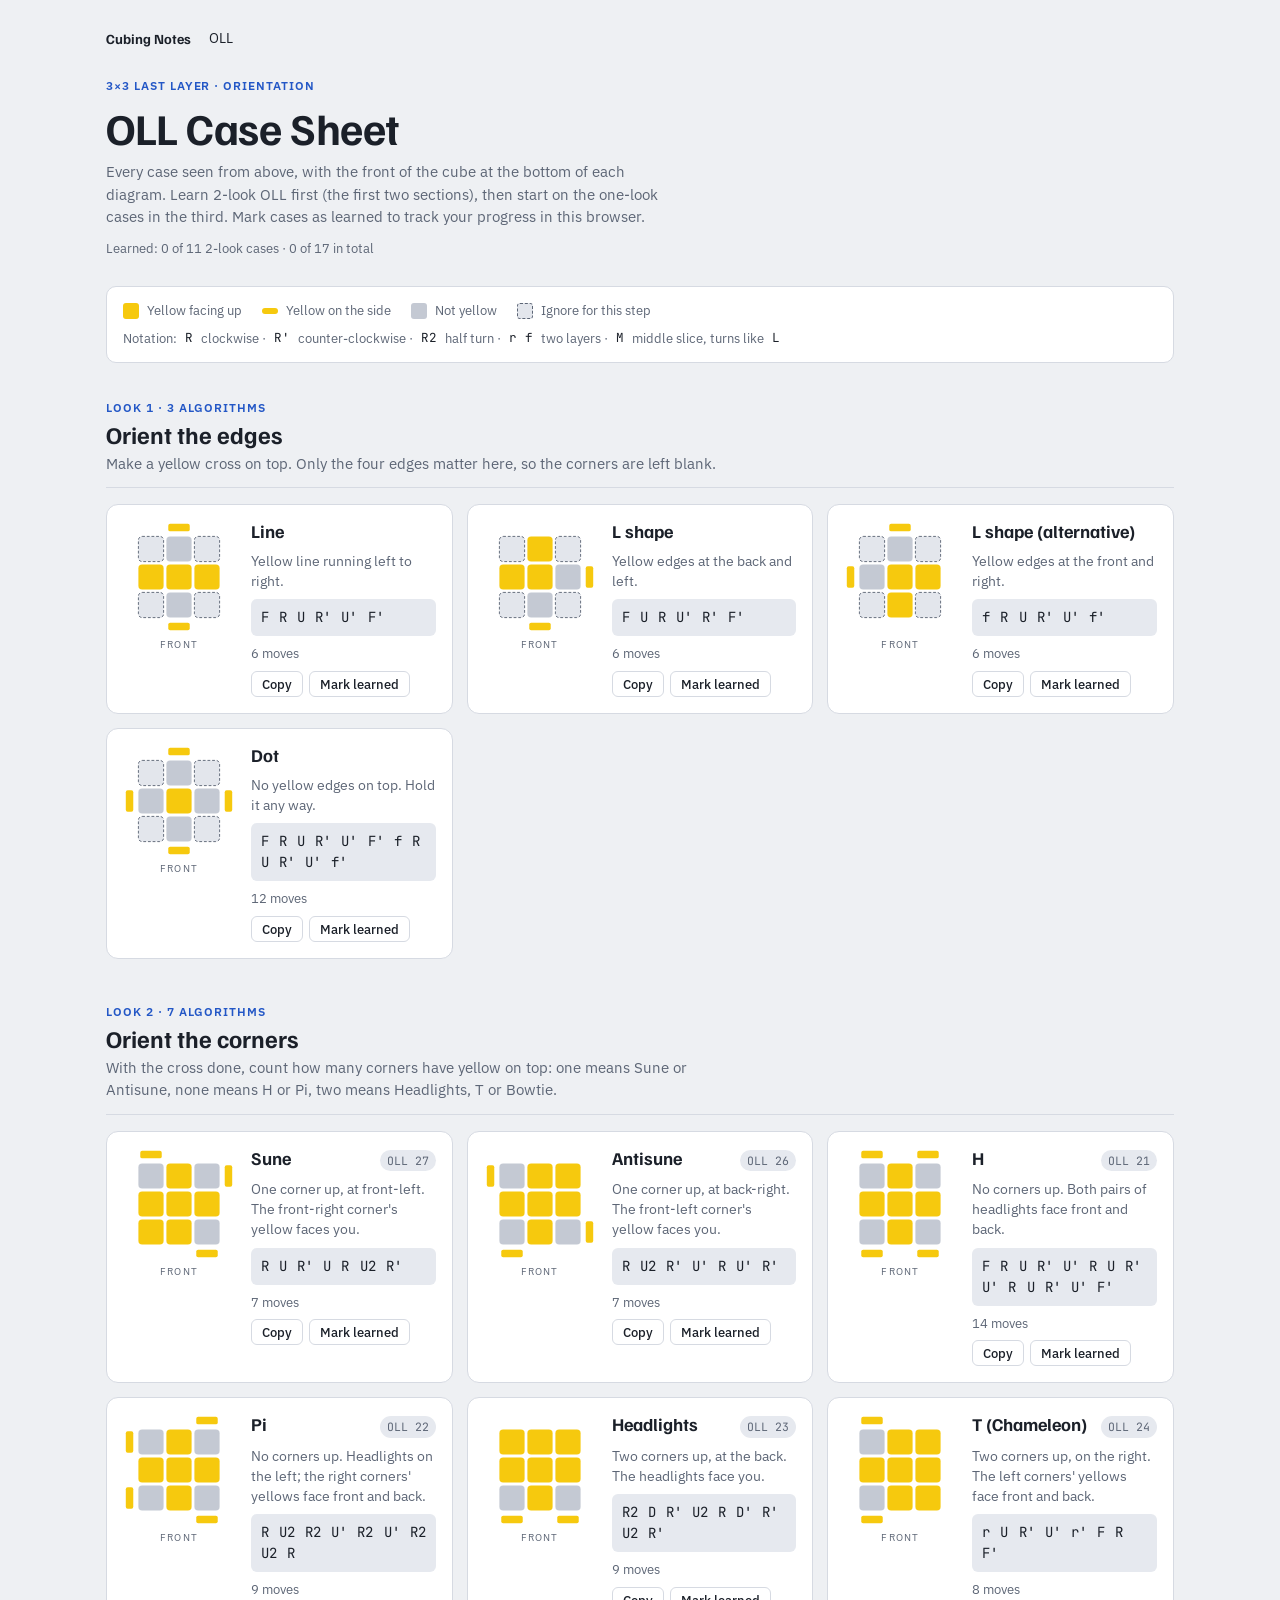
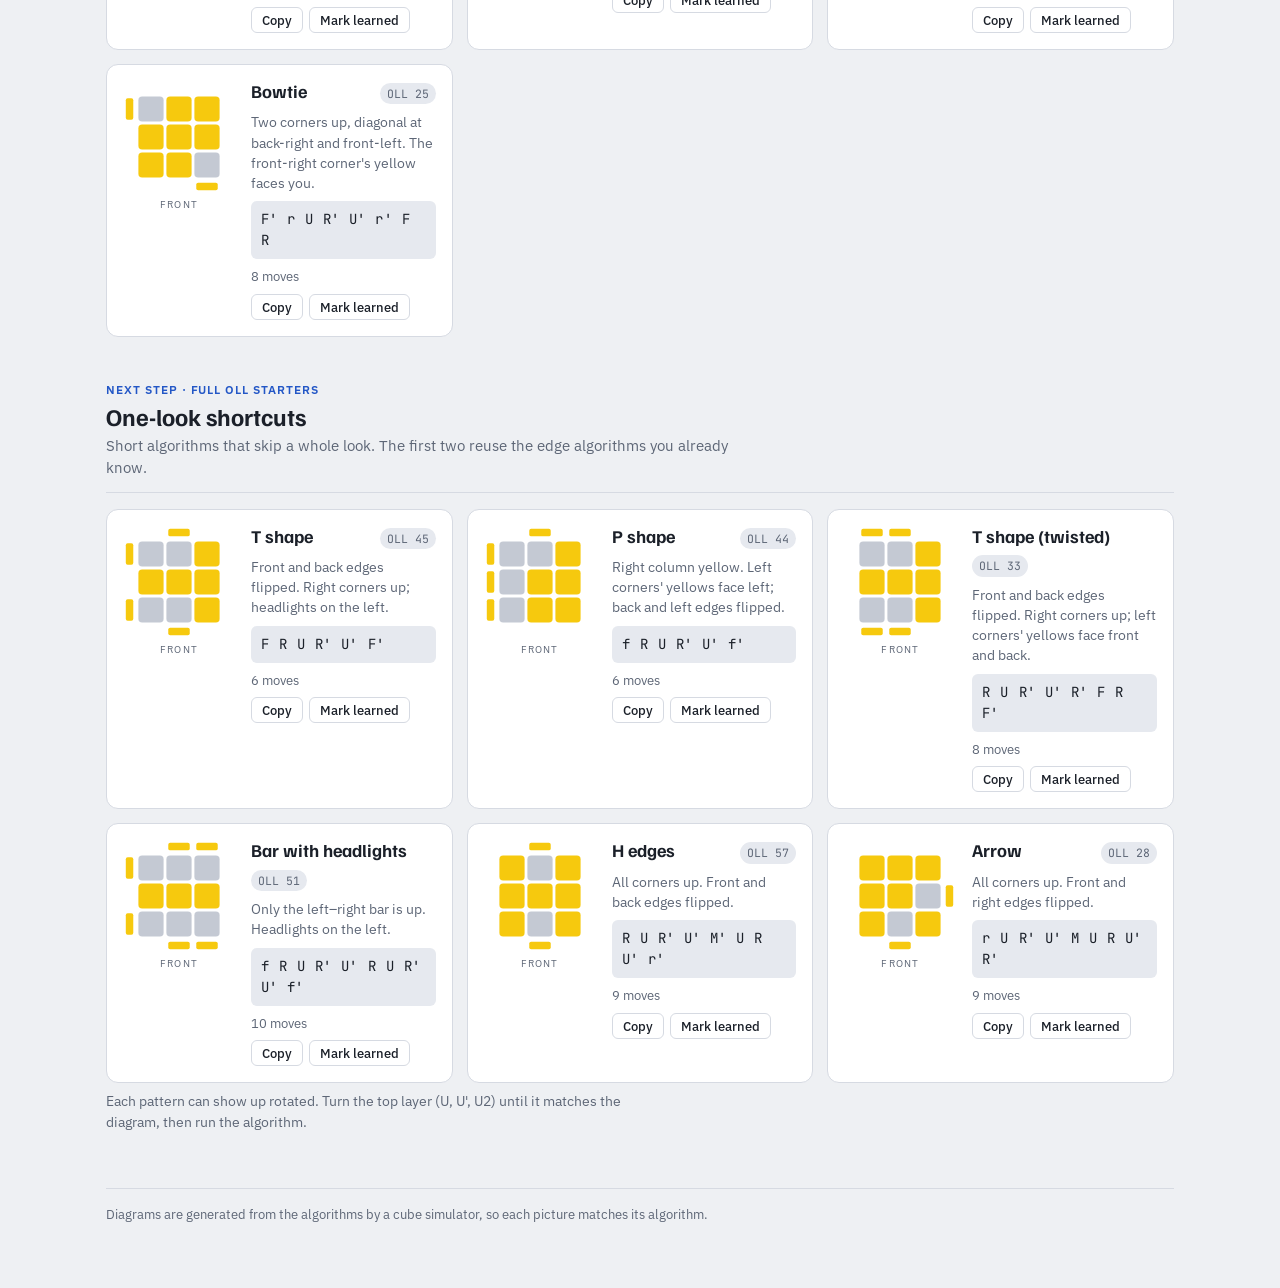
==== oll/index.html @ cf605cfc "Add OLL case sheet site for GitHub Pages Home page, OLL case sheet with simulator-generated diagrams" ====
<!doctype html>
<html lang="en">
<head>
<meta charset="utf-8">
<meta name="viewport" content="width=device-width, initial-scale=1, viewport-fit=cover">
<title>OLL Case Sheet · Cubing Notes</title>
<meta name="description" content="Top-view diagrams and algorithms for 2-look OLL plus one-look starter cases.">
<link rel="stylesheet" href="https://fonts.googleapis.com/css2?family=Familjen+Grotesk:wght@600;700&family=IBM+Plex+Sans:wght@400;500;600&family=JetBrains+Mono:wght@500&display=swap">
<link rel="stylesheet" href="../assets/site.css">
<style>
.key { display: flex; flex-wrap: wrap; gap: 8px 20px; align-items: center; padding: 14px 16px; background: var(--surface); border: 1px solid var(--line); border-radius: 10px; font-size: 13px; color: var(--muted); margin-bottom: 36px; }
.key span { display: inline-flex; align-items: center; gap: 8px; }
.sw { width: 16px; height: 16px; border-radius: 3px; display: inline-block; }
.sw.y { background: var(--sticker); }
.sw.g { background: var(--blank); }
.sw.u { background: var(--unknown); border: 1px dashed var(--muted); }
.sw.s { height: 6px; background: var(--sticker); }
.key code { font-family: var(--font-mono); font-size: 12.5px; color: var(--fg); }
.grid { display: grid; grid-template-columns: repeat(auto-fill, minmax(min(100%, 320px), 1fr)); gap: 14px; }
.card { background: var(--surface); border: 1px solid var(--line); border-radius: 12px; padding: 16px; display: grid; grid-template-columns: 112px minmax(0, 1fr); gap: 16px; align-items: start; transition: border-color .15s; }
.card.learned { border-color: var(--done); }
.diagram { display: grid; gap: 4px; justify-items: center; }
.diagram svg { width: 112px; height: 112px; display: block; }
.front { font-size: 10px; letter-spacing: 0.12em; text-transform: uppercase; color: var(--muted); }
.info { display: grid; gap: 8px; min-width: 0; }
.title-row { display: flex; align-items: baseline; justify-content: space-between; gap: 8px; flex-wrap: wrap; }
.num { font-family: var(--font-mono); font-size: 11.5px; color: var(--muted); background: var(--chip); padding: 2px 7px; border-radius: 99px; white-space: nowrap; }
.rec { margin: 0; font-size: 13.5px; color: var(--muted); }
.alg { font-family: var(--font-mono); font-size: 14px; background: var(--chip); padding: 8px 10px; border-radius: 6px; word-spacing: 0.15em; overflow-wrap: anywhere; }
.meta { display: flex; align-items: center; justify-content: space-between; gap: 8px; flex-wrap: wrap; font-size: 12.5px; color: var(--muted); font-variant-numeric: tabular-nums; }
.actions { display: flex; gap: 6px; }
button[aria-pressed="true"] { border-color: var(--done); color: var(--done); }
.progress { font-size: 13px; color: var(--muted); font-variant-numeric: tabular-nums; }
.tip { font-size: 13.5px; color: var(--muted); max-width: 70ch; margin-top: 8px; }
@media (max-width: 420px) {
  .card { grid-template-columns: 92px minmax(0, 1fr); gap: 12px; padding: 14px; }
  .diagram svg { width: 92px; height: 92px; }
}
@media (prefers-reduced-motion: reduce) { .card { transition: none; } }
</style>
</head>
<body>
<div class="wrap">
  <nav class="site-nav">
    <a class="home" href="../">Cubing Notes</a>
    <a href="./" aria-current="page">OLL</a>
  </nav>

  <header class="page">
    <div class="eyebrow">3×3 last layer · orientation</div>
    <h1>OLL Case Sheet</h1>
    <p class="lede">Every case seen from above, with the front of the cube at the bottom of each diagram. Learn 2-look OLL first (the first two sections), then start on the one-look cases in the third. Mark cases as learned to track your progress in this browser.</p>
    <div class="progress" id="progress"></div>
  </header>

  <div class="key" aria-label="Diagram key">
    <span><i class="sw y"></i>Yellow facing up</span>
    <span><i class="sw s"></i>Yellow on the side</span>
    <span><i class="sw g"></i>Not yellow</span>
    <span><i class="sw u"></i>Ignore for this step</span>
    <span>Notation: <code>R</code> clockwise · <code>R'</code> counter-clockwise · <code>R2</code> half turn · <code>r f</code> two layers · <code>M</code> middle slice, turns like <code>L</code></span>
  </div>

  <section>
    <div class="sec-head">
      <div class="eyebrow">Look 1 · 3 algorithms</div>
      <h2>Orient the edges</h2>
      <p>Make a yellow cross on top. Only the four edges matter here, so the corners are left blank.</p>
    </div>
    <div class="grid" id="g-edges"></div>
  </section>

  <section>
    <div class="sec-head">
      <div class="eyebrow">Look 2 · 7 algorithms</div>
      <h2>Orient the corners</h2>
      <p>With the cross done, count how many corners have yellow on top: one means Sune or Antisune, none means H or Pi, two means Headlights, T or Bowtie.</p>
    </div>
    <div class="grid" id="g-corners"></div>
  </section>

  <section>
    <div class="sec-head">
      <div class="eyebrow">Next step · full OLL starters</div>
      <h2>One-look shortcuts</h2>
      <p>Short algorithms that skip a whole look. The first two reuse the edge algorithms you already know.</p>
    </div>
    <div class="grid" id="g-full"></div>
    <p class="tip">Each pattern can show up rotated. Turn the top layer (U, U', U2) until it matches the diagram, then run the algorithm.</p>
  </section>

  <footer>Diagrams are generated from the algorithms by a cube simulator, so each picture matches its algorithm.</footer>
</div>

<script src="../assets/diagram.js"></script>
<script src="cases.js"></script>
<script>
const CASES = window.OLL_CASES;
const KEY = "oll-learned";
let learned = {};
try { learned = JSON.parse(localStorage.getItem(KEY) || "{}") || {}; } catch (e) { learned = {}; }
function save() { try { localStorage.setItem(KEY, JSON.stringify(learned)); } catch (e) {} }
function el(tag, cls, text) { const e = document.createElement(tag); if (cls) e.className = cls; if (text != null) e.textContent = text; return e; }
function updateProgress() {
  const twoLook = CASES.filter(c => c.group !== "full");
  const n2 = twoLook.filter(c => learned[c.name]).length;
  const n = CASES.filter(c => learned[c.name]).length;
  document.getElementById("progress").textContent = `Learned: ${n2} of ${twoLook.length} 2-look cases · ${n} of ${CASES.length} in total`;
}
CASES.forEach((c, i) => {
  const card = el("article", "card");
  const d = el("div", "diagram");
  d.appendChild(topViewDiagram(c.grid, c.name));
  d.appendChild(el("span", "front", "Front"));
  const info = el("div", "info");
  const tr = el("div", "title-row");
  tr.appendChild(el("h3", null, c.name));
  if (c.oll) tr.appendChild(el("span", "num", "OLL " + c.oll));
  info.appendChild(tr);
  info.appendChild(el("p", "rec", c.rec));
  const algBox = el("div", "alg", c.alg);
  info.appendChild(algBox);
  const meta = el("div", "meta");
  meta.appendChild(el("span", null, c.moves + " moves"));
  const actions = el("div", "actions");
  const copy = el("button", null, "Copy");
  copy.type = "button";
  copy.addEventListener("click", () => {
    const flash = t => { copy.textContent = t; setTimeout(() => copy.textContent = "Copy", 1400); };
    const fallback = () => { const s = getSelection(); const rg = document.createRange(); rg.selectNodeContents(algBox); s.removeAllRanges(); s.addRange(rg); flash("Selected"); };
    try { navigator.clipboard.writeText(c.alg).then(() => flash("Copied"), fallback); } catch (e) { fallback(); }
  });
  const mark = el("button", null, "");
  mark.type = "button";
  const sync = () => { const on = !!learned[c.name]; mark.setAttribute("aria-pressed", on); mark.textContent = on ? "Learned ✓" : "Mark learned"; card.classList.toggle("learned", on); };
  mark.addEventListener("click", () => { learned[c.name] = !learned[c.name]; save(); sync(); updateProgress(); });
  sync();
  actions.append(copy, mark);
  meta.appendChild(actions);
  info.appendChild(meta);
  card.append(d, info);
  document.getElementById("g-" + c.group).appendChild(card);
});
updateProgress();
</script>
</body>
</html>
---- assets/site.css ----
/* Shared styles for every page. Colours are tokens so light and dark themes follow the visitor's system setting. */
:root {
  --bg: #eef0f3;
  --surface: #ffffff;
  --fg: #1b2029;
  --muted: #5d6676;
  --line: #d6dae2;
  --sticker: #f6c90e;
  --blank: #c4c9d3;
  --unknown: #e3e6ec;
  --chip: #e6e9ef;
  --accent: #2357c6;
  --done: #1f8a4c;
  --font-display: "Familjen Grotesk", "Helvetica Neue", Arial, sans-serif;
  --font-body: "IBM Plex Sans", "Helvetica Neue", Arial, sans-serif;
  --font-mono: "JetBrains Mono", ui-monospace, Menlo, Consolas, monospace;
  color-scheme: light;
}
@media (prefers-color-scheme: dark) {
  :root {
    --bg: #12151b; --surface: #1b1f27; --fg: #e8ebf1; --muted: #9aa3b2; --line: #2d333e;
    --blank: #3c4350; --unknown: #262b35; --chip: #262b35; --accent: #7aa2ff; --done: #4cc37f;
    color-scheme: dark;
  }
}
* { box-sizing: border-box; }
body { margin: 0; background: var(--bg); color: var(--fg); font-family: var(--font-body); font-size: 15px; line-height: 1.5; }
a { color: var(--accent); }
.wrap { max-width: 1100px; margin: 0 auto; padding-block: 28px 64px; padding-left: max(16px, env(safe-area-inset-left, 0px)); padding-right: max(16px, env(safe-area-inset-right, 0px)); }
.site-nav { display: flex; gap: 18px; flex-wrap: wrap; font-size: 14px; margin-bottom: 28px; }
.site-nav a { color: var(--muted); text-decoration: none; }
.site-nav a:hover, .site-nav a[aria-current="page"] { color: var(--fg); }
.site-nav .home { font-family: var(--font-display); font-weight: 700; color: var(--fg); }
header.page { display: grid; gap: 10px; margin-bottom: 28px; }
h1 { font-family: var(--font-display); font-size: clamp(30px, 5vw, 44px); line-height: 1.05; margin: 0; letter-spacing: -0.01em; text-wrap: balance; }
h2 { font-family: var(--font-display); font-size: 24px; margin: 0; line-height: 1.15; text-wrap: balance; }
h3 { font-family: var(--font-display); font-size: 18px; margin: 0; line-height: 1.2; }
.lede { color: var(--muted); max-width: 64ch; margin: 0; }
.eyebrow { font-size: 12px; font-weight: 600; letter-spacing: 0.08em; text-transform: uppercase; color: var(--accent); }
section { margin-bottom: 44px; }
.sec-head { display: grid; gap: 4px; margin-bottom: 16px; padding-bottom: 12px; border-bottom: 1px solid var(--line); }
.sec-head p { margin: 0; color: var(--muted); max-width: 70ch; }
button { font: 500 12.5px var(--font-body); color: var(--fg); background: transparent; border: 1px solid var(--line); border-radius: 6px; padding: 4px 10px; cursor: pointer; }
button:hover { border-color: var(--muted); }
button:focus-visible, a:focus-visible { outline: 2px solid var(--accent); outline-offset: 2px; }
footer { margin-top: 56px; padding-top: 16px; border-top: 1px solid var(--line); font-size: 13px; color: var(--muted); }
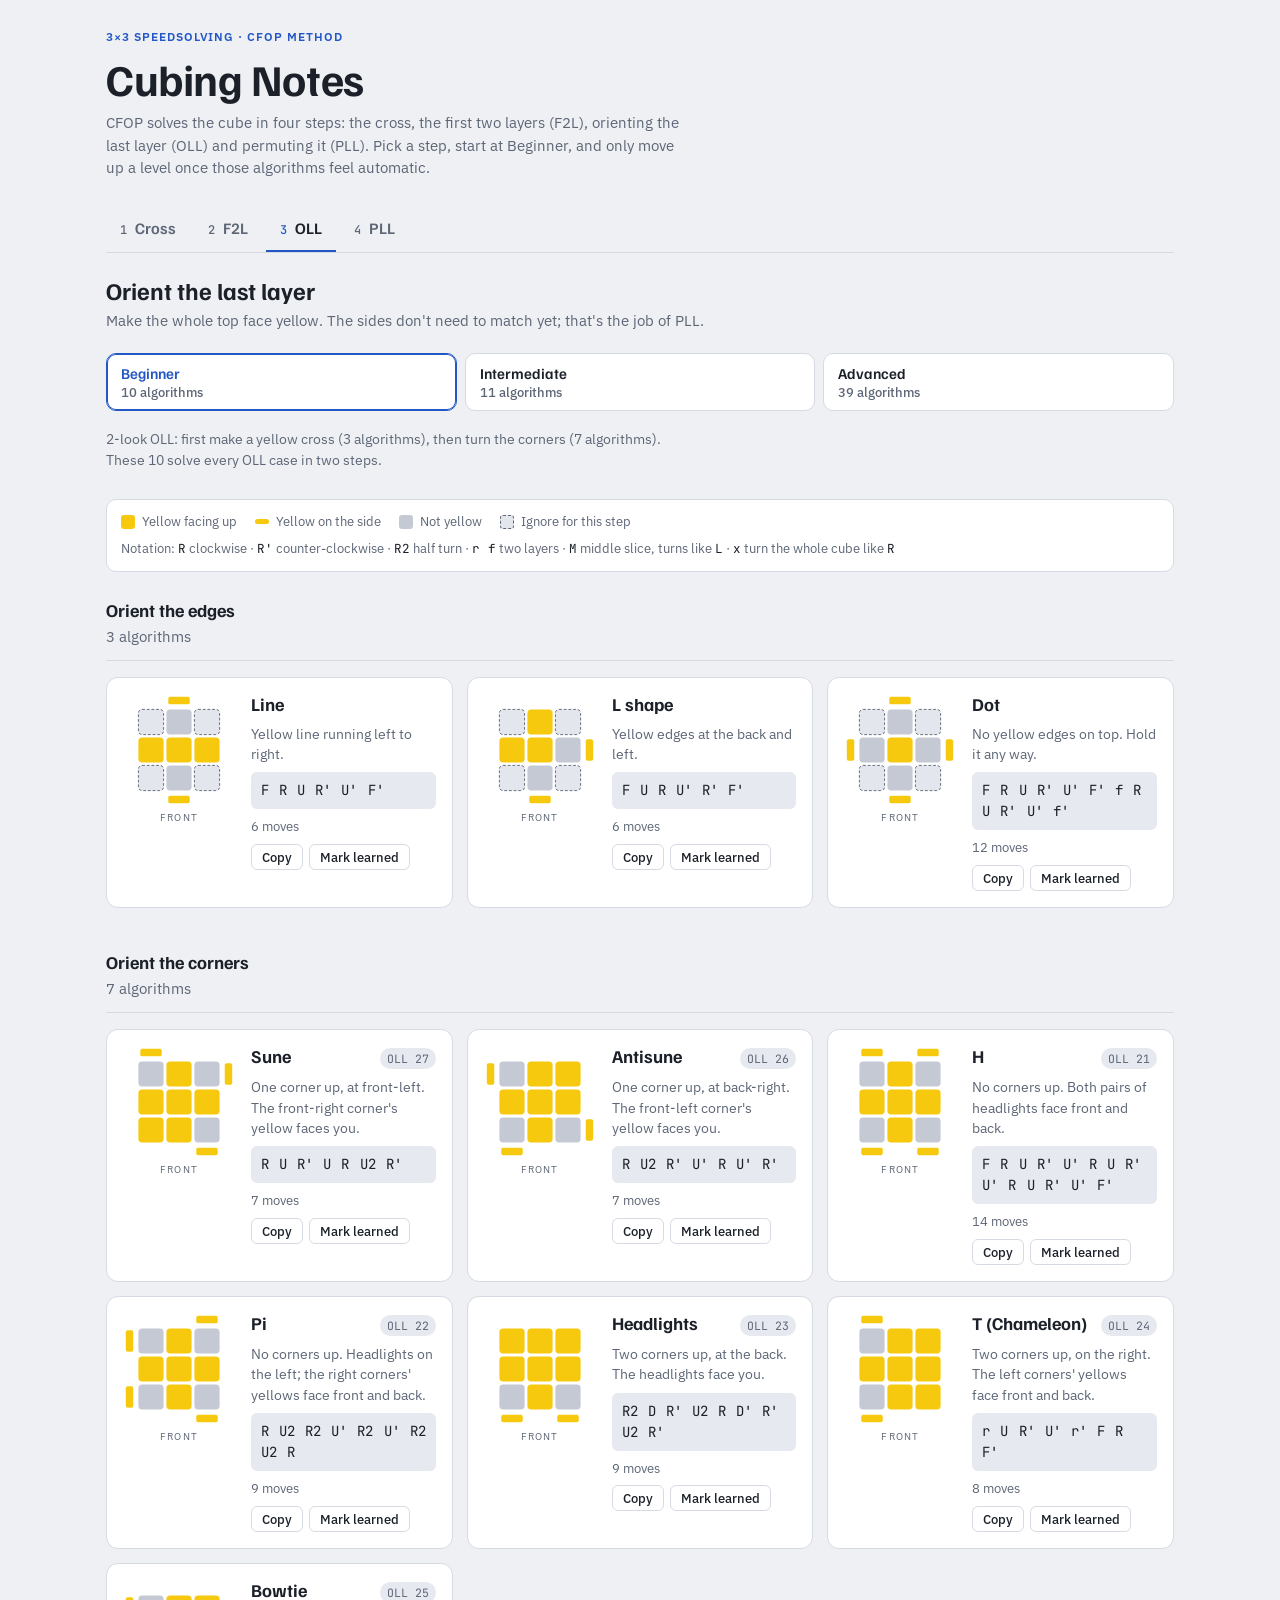
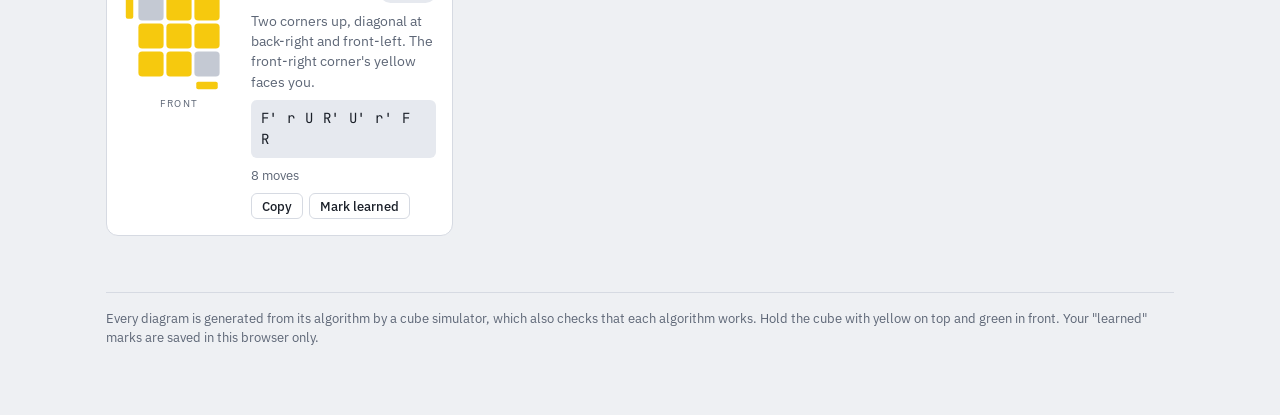
==== commit 85ad1346: "Add CFOP tabs with beginner, intermediate and advanced levels Cross, F2L, OLL and PLL tabs, each ste" ====
--- a/oll/index.html
+++ b/oll/index.html
@@ -2,146 +2,11 @@
 <html lang="en">
 <head>
 <meta charset="utf-8">
-<meta name="viewport" content="width=device-width, initial-scale=1, viewport-fit=cover">
-<title>OLL Case Sheet · Cubing Notes</title>
-<meta name="description" content="Top-view diagrams and algorithms for 2-look OLL plus one-look starter cases.">
-<link rel="stylesheet" href="https://fonts.googleapis.com/css2?family=Familjen+Grotesk:wght@600;700&family=IBM+Plex+Sans:wght@400;500;600&family=JetBrains+Mono:wght@500&display=swap">
-<link rel="stylesheet" href="../assets/site.css">
-<style>
-.key { display: flex; flex-wrap: wrap; gap: 8px 20px; align-items: center; padding: 14px 16px; background: var(--surface); border: 1px solid var(--line); border-radius: 10px; font-size: 13px; color: var(--muted); margin-bottom: 36px; }
-.key span { display: inline-flex; align-items: center; gap: 8px; }
-.sw { width: 16px; height: 16px; border-radius: 3px; display: inline-block; }
-.sw.y { background: var(--sticker); }
-.sw.g { background: var(--blank); }
-.sw.u { background: var(--unknown); border: 1px dashed var(--muted); }
-.sw.s { height: 6px; background: var(--sticker); }
-.key code { font-family: var(--font-mono); font-size: 12.5px; color: var(--fg); }
-.grid { display: grid; grid-template-columns: repeat(auto-fill, minmax(min(100%, 320px), 1fr)); gap: 14px; }
-.card { background: var(--surface); border: 1px solid var(--line); border-radius: 12px; padding: 16px; display: grid; grid-template-columns: 112px minmax(0, 1fr); gap: 16px; align-items: start; transition: border-color .15s; }
-.card.learned { border-color: var(--done); }
-.diagram { display: grid; gap: 4px; justify-items: center; }
-.diagram svg { width: 112px; height: 112px; display: block; }
-.front { font-size: 10px; letter-spacing: 0.12em; text-transform: uppercase; color: var(--muted); }
-.info { display: grid; gap: 8px; min-width: 0; }
-.title-row { display: flex; align-items: baseline; justify-content: space-between; gap: 8px; flex-wrap: wrap; }
-.num { font-family: var(--font-mono); font-size: 11.5px; color: var(--muted); background: var(--chip); padding: 2px 7px; border-radius: 99px; white-space: nowrap; }
-.rec { margin: 0; font-size: 13.5px; color: var(--muted); }
-.alg { font-family: var(--font-mono); font-size: 14px; background: var(--chip); padding: 8px 10px; border-radius: 6px; word-spacing: 0.15em; overflow-wrap: anywhere; }
-.meta { display: flex; align-items: center; justify-content: space-between; gap: 8px; flex-wrap: wrap; font-size: 12.5px; color: var(--muted); font-variant-numeric: tabular-nums; }
-.actions { display: flex; gap: 6px; }
-button[aria-pressed="true"] { border-color: var(--done); color: var(--done); }
-.progress { font-size: 13px; color: var(--muted); font-variant-numeric: tabular-nums; }
-.tip { font-size: 13.5px; color: var(--muted); max-width: 70ch; margin-top: 8px; }
-@media (max-width: 420px) {
-  .card { grid-template-columns: 92px minmax(0, 1fr); gap: 12px; padding: 14px; }
-  .diagram svg { width: 92px; height: 92px; }
-}
-@media (prefers-reduced-motion: reduce) { .card { transition: none; } }
-</style>
+<title>Cubing Notes</title>
+<meta http-equiv="refresh" content="0; url=../#oll">
+<link rel="canonical" href="../#oll">
 </head>
 <body>
-<div class="wrap">
-  <nav class="site-nav">
-    <a class="home" href="../">Cubing Notes</a>
-    <a href="./" aria-current="page">OLL</a>
-  </nav>
-
-  <header class="page">
-    <div class="eyebrow">3×3 last layer · orientation</div>
-    <h1>OLL Case Sheet</h1>
-    <p class="lede">Every case seen from above, with the front of the cube at the bottom of each diagram. Learn 2-look OLL first (the first two sections), then start on the one-look cases in the third. Mark cases as learned to track your progress in this browser.</p>
-    <div class="progress" id="progress"></div>
-  </header>
-
-  <div class="key" aria-label="Diagram key">
-    <span><i class="sw y"></i>Yellow facing up</span>
-    <span><i class="sw s"></i>Yellow on the side</span>
-    <span><i class="sw g"></i>Not yellow</span>
-    <span><i class="sw u"></i>Ignore for this step</span>
-    <span>Notation: <code>R</code> clockwise · <code>R'</code> counter-clockwise · <code>R2</code> half turn · <code>r f</code> two layers · <code>M</code> middle slice, turns like <code>L</code></span>
-  </div>
-
-  <section>
-    <div class="sec-head">
-      <div class="eyebrow">Look 1 · 3 algorithms</div>
-      <h2>Orient the edges</h2>
-      <p>Make a yellow cross on top. Only the four edges matter here, so the corners are left blank.</p>
-    </div>
-    <div class="grid" id="g-edges"></div>
-  </section>
-
-  <section>
-    <div class="sec-head">
-      <div class="eyebrow">Look 2 · 7 algorithms</div>
-      <h2>Orient the corners</h2>
-      <p>With the cross done, count how many corners have yellow on top: one means Sune or Antisune, none means H or Pi, two means Headlights, T or Bowtie.</p>
-    </div>
-    <div class="grid" id="g-corners"></div>
-  </section>
-
-  <section>
-    <div class="sec-head">
-      <div class="eyebrow">Next step · full OLL starters</div>
-      <h2>One-look shortcuts</h2>
-      <p>Short algorithms that skip a whole look. The first two reuse the edge algorithms you already know.</p>
-    </div>
-    <div class="grid" id="g-full"></div>
-    <p class="tip">Each pattern can show up rotated. Turn the top layer (U, U', U2) until it matches the diagram, then run the algorithm.</p>
-  </section>
-
-  <footer>Diagrams are generated from the algorithms by a cube simulator, so each picture matches its algorithm.</footer>
-</div>
-
-<script src="../assets/diagram.js"></script>
-<script src="cases.js"></script>
-<script>
-const CASES = window.OLL_CASES;
-const KEY = "oll-learned";
-let learned = {};
-try { learned = JSON.parse(localStorage.getItem(KEY) || "{}") || {}; } catch (e) { learned = {}; }
-function save() { try { localStorage.setItem(KEY, JSON.stringify(learned)); } catch (e) {} }
-function el(tag, cls, text) { const e = document.createElement(tag); if (cls) e.className = cls; if (text != null) e.textContent = text; return e; }
-function updateProgress() {
-  const twoLook = CASES.filter(c => c.group !== "full");
-  const n2 = twoLook.filter(c => learned[c.name]).length;
-  const n = CASES.filter(c => learned[c.name]).length;
-  document.getElementById("progress").textContent = `Learned: ${n2} of ${twoLook.length} 2-look cases · ${n} of ${CASES.length} in total`;
-}
-CASES.forEach((c, i) => {
-  const card = el("article", "card");
-  const d = el("div", "diagram");
-  d.appendChild(topViewDiagram(c.grid, c.name));
-  d.appendChild(el("span", "front", "Front"));
-  const info = el("div", "info");
-  const tr = el("div", "title-row");
-  tr.appendChild(el("h3", null, c.name));
-  if (c.oll) tr.appendChild(el("span", "num", "OLL " + c.oll));
-  info.appendChild(tr);
-  info.appendChild(el("p", "rec", c.rec));
-  const algBox = el("div", "alg", c.alg);
-  info.appendChild(algBox);
-  const meta = el("div", "meta");
-  meta.appendChild(el("span", null, c.moves + " moves"));
-  const actions = el("div", "actions");
-  const copy = el("button", null, "Copy");
-  copy.type = "button";
-  copy.addEventListener("click", () => {
-    const flash = t => { copy.textContent = t; setTimeout(() => copy.textContent = "Copy", 1400); };
-    const fallback = () => { const s = getSelection(); const rg = document.createRange(); rg.selectNodeContents(algBox); s.removeAllRanges(); s.addRange(rg); flash("Selected"); };
-    try { navigator.clipboard.writeText(c.alg).then(() => flash("Copied"), fallback); } catch (e) { fallback(); }
-  });
-  const mark = el("button", null, "");
-  mark.type = "button";
-  const sync = () => { const on = !!learned[c.name]; mark.setAttribute("aria-pressed", on); mark.textContent = on ? "Learned ✓" : "Mark learned"; card.classList.toggle("learned", on); };
-  mark.addEventListener("click", () => { learned[c.name] = !learned[c.name]; save(); sync(); updateProgress(); });
-  sync();
-  actions.append(copy, mark);
-  meta.appendChild(actions);
-  info.appendChild(meta);
-  card.append(d, info);
-  document.getElementById("g-" + c.group).appendChild(card);
-});
-updateProgress();
-</script>
+<p>The OLL sheet has moved to <a href="../#oll">Cubing Notes</a>.</p>
 </body>
 </html>
